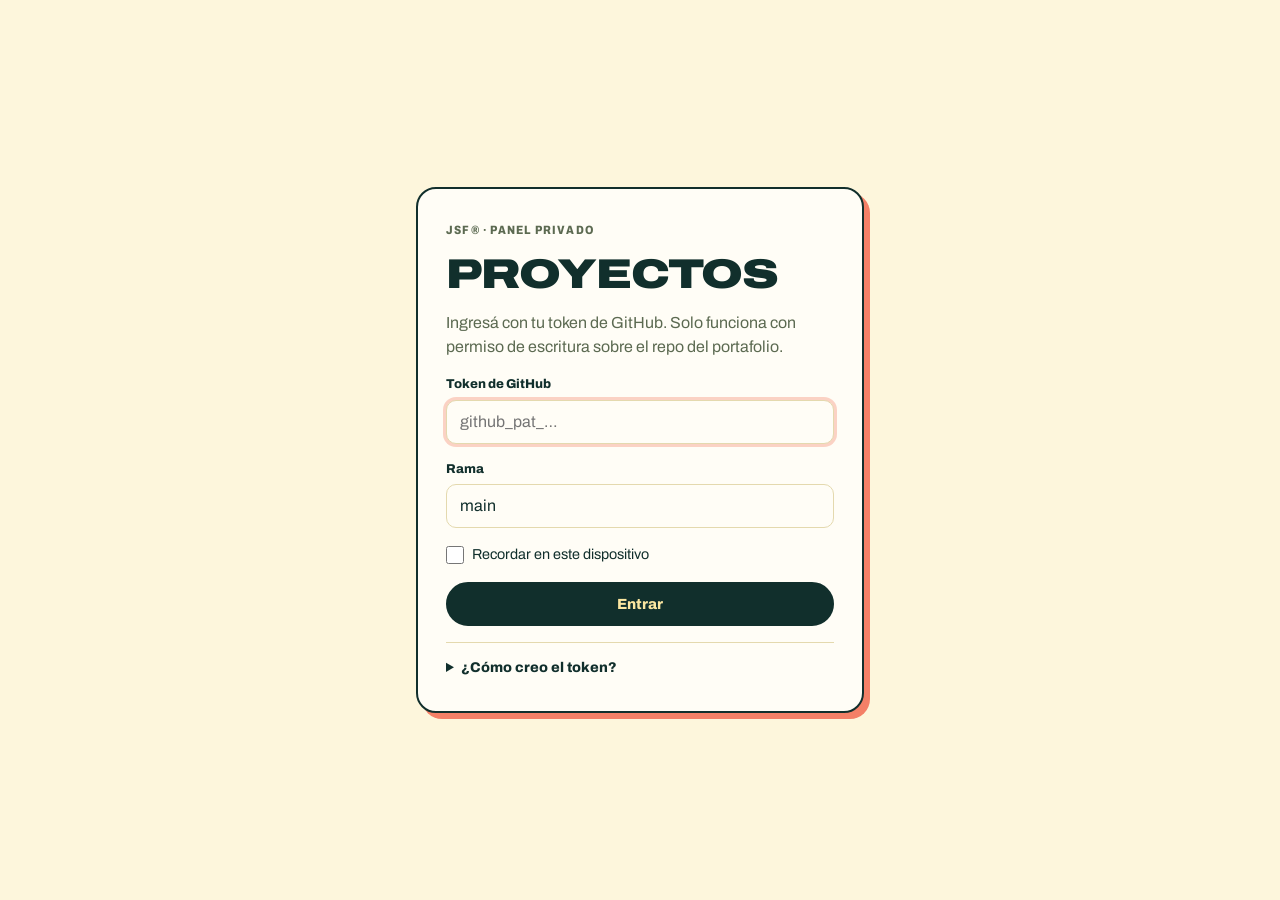
==== panel/index.html @ 5697d756 "Panel privado en /panel para gestionar proyectos - Login con token de GitHub (fine-grained, Contents" ====
<!DOCTYPE html>
<html lang="es">
<head>
  <meta charset="UTF-8">
  <meta name="viewport" content="width=device-width, initial-scale=1.0">
  <meta name="robots" content="noindex, nofollow, noarchive">
  <meta name="referrer" content="no-referrer">
  <title>Panel · JSF®</title>
  <link rel="icon" type="image/png" sizes="32x32" href="/favicon-32.png">
  <link rel="preconnect" href="https://fonts.googleapis.com">
  <link rel="preconnect" href="https://fonts.gstatic.com" crossorigin>
  <link rel="stylesheet" href="https://fonts.googleapis.com/css2?family=Archivo:wdth,wght@62..125,400..900&display=swap">
  <link rel="stylesheet" href="panel.css">
</head>
<body>

  <!-- ════════ LOGIN ════════ -->
  <main class="login" id="login">
    <form class="login__card" id="loginForm" autocomplete="off">
      <p class="eyebrow">JSF® · Panel privado</p>
      <h1 class="login__title">Proyectos</h1>
      <p class="muted">Ingresá con tu token de GitHub. Solo funciona con permiso de escritura sobre el repo del portafolio.</p>

      <label class="field">
        <span class="field__label">Token de GitHub</span>
        <input id="tokenInput" type="password" required spellcheck="false" placeholder="github_pat_…" autocomplete="off">
      </label>
      <label class="field">
        <span class="field__label">Rama</span>
        <input id="branchInput" type="text" required spellcheck="false" value="main">
      </label>
      <label class="check">
        <input id="rememberInput" type="checkbox">
        <span>Recordar en este dispositivo</span>
      </label>

      <p class="error" id="loginError" role="alert" hidden></p>
      <button class="btn btn--primary" type="submit" id="loginBtn">Entrar</button>

      <details class="help">
        <summary>¿Cómo creo el token?</summary>
        <ol>
          <li>En GitHub: <b>Settings → Developer settings → Personal access tokens → Fine-grained tokens → Generate new token</b>.</li>
          <li><b>Repository access:</b> “Only select repositories” → <b>Portafolio-V2</b>.</li>
          <li><b>Permissions → Repository permissions → Contents:</b> “Read and write”. Nada más.</li>
          <li>Copiá el token y pegalo acá. Si lo perdés o se filtra, lo borrás en GitHub y creás otro.</li>
        </ol>
      </details>
    </form>
  </main>

  <!-- ════════ APP ════════ -->
  <div class="app" id="app" hidden>
    <header class="top">
      <div class="top__brand">
        <span class="top__logo">JSF<sup>®</sup></span>
        <span class="top__ctx" id="repoCtx"></span>
      </div>
      <div class="top__actions">
        <a class="btn btn--ghost btn--sm" href="/" target="_blank" rel="noopener">Ver sitio ↗</a>
        <button class="btn btn--ghost btn--sm" type="button" id="logoutBtn">Salir</button>
      </div>
    </header>

    <div class="layout">
      <aside class="side" aria-label="Lista de proyectos">
        <div class="side__head">
          <h2 class="side__title">Proyectos</h2>
          <button class="btn btn--primary btn--sm" type="button" id="newBtn">+ Nuevo</button>
        </div>
        <h3 class="group__title">Destacados <span class="count" id="countFeat"></span></h3>
        <ol class="plist" id="listFeat"></ol>
        <h3 class="group__title">Más proyectos <span class="count" id="countRest"></span></h3>
        <ol class="plist" id="listRest"></ol>
        <p class="side__hint">El orden de la lista es el orden en la página. Los destacados van arriba; el resto, en “Más proyectos”.</p>
      </aside>

      <section class="editor" id="editor" aria-label="Editar proyecto">
        <div class="empty" id="emptyState">
          <p>Elegí un proyecto de la lista o creá uno nuevo.</p>
        </div>

        <form class="form" id="form" hidden novalidate>
          <div class="form__head">
            <h2 class="form__title" id="formTitle">Proyecto</h2>
            <label class="switch">
              <input type="checkbox" name="featured">
              <span class="switch__ui" aria-hidden="true"></span>
              <span>Destacado</span>
            </label>
          </div>

          <fieldset class="block">
            <legend>Básico</legend>
            <div class="grid2">
              <label class="field"><span class="field__label">Nombre</span><input name="name.es" required></label>
              <label class="field"><span class="field__label">Nombre (EN) <em>opcional</em></span><input name="name.en"></label>
            </div>
            <div class="grid3">
              <label class="field"><span class="field__label">ID (para las imágenes)</span><input name="id" required spellcheck="false" pattern="[a-z0-9][a-z0-9-]*"></label>
              <label class="field"><span class="field__label">Tipo de web</span><select name="type" required></select></label>
              <label class="field"><span class="field__label">Origen</span><select name="origin" required></select></label>
            </div>
            <div class="field">
              <span class="field__label">Enfoque</span>
              <div class="chips" id="focusChips"></div>
            </div>
            <div class="grid2">
              <label class="field"><span class="field__label">Link en vivo</span><input name="live" type="url" required placeholder="https://…"></label>
              <label class="field"><span class="field__label">Link al código <em>opcional</em></span><input name="code" type="url" placeholder="https://github.com/…"></label>
            </div>
            <label class="field"><span class="field__label">Stack <em>separado por comas</em></span><input name="stack" placeholder="React, Vite, Supabase, Vercel"></label>
          </fieldset>

          <fieldset class="block">
            <legend>Capturas</legend>
            <p class="muted small">Desktop: captura de 1440×900 (ideal a 2x, 2880×1800). Mobile: 390×844 (ideal a 3x, 1170×2532). Se recortan desde arriba y se generan solas todas las versiones en WebP.</p>
            <div class="shots">
              <div class="shot">
                <span class="field__label">Desktop</span>
                <div class="shot__frame shot__frame--d"><img alt="" id="prevD" hidden><span class="shot__none" id="noneD">Sin captura</span></div>
                <label class="btn btn--ghost btn--sm file">Subir desktop<input type="file" accept="image/*" id="fileD"></label>
                <p class="small" id="infoD"></p>
              </div>
              <div class="shot">
                <span class="field__label">Mobile</span>
                <div class="shot__frame shot__frame--m"><img alt="" id="prevM" hidden><span class="shot__none" id="noneM">Sin captura</span></div>
                <label class="btn btn--ghost btn--sm file">Subir mobile<input type="file" accept="image/*" id="fileM"></label>
                <p class="small" id="infoM"></p>
              </div>
            </div>
          </fieldset>

          <fieldset class="block">
            <legend>Contenido</legend>
            <label class="field"><span class="field__label">Contexto</span><textarea name="context.es" rows="4" required></textarea></label>
            <label class="field"><span class="field__label">Contexto (EN) <em>opcional</em></span><textarea name="context.en" rows="3"></textarea></label>
            <div class="grid2">
              <label class="field"><span class="field__label">Qué resolví <em>uno por línea</em></span><textarea name="solved.es" rows="5" required></textarea></label>
              <label class="field"><span class="field__label">Qué resolví (EN) <em>opcional</em></span><textarea name="solved.en" rows="5"></textarea></label>
            </div>
            <div class="grid2">
              <label class="field"><span class="field__label">Bajada <em>ej.: Cliente recurrente · Evolución</em></span><input name="kicker.es"></label>
              <label class="field"><span class="field__label">Bajada (EN)</span><input name="kicker.en"></label>
            </div>
            <div class="grid2">
              <label class="field"><span class="field__label">Nota destacada <em>opcional</em></span><textarea name="note.es" rows="2"></textarea></label>
              <label class="field"><span class="field__label">Nota (EN)</span><textarea name="note.en" rows="2"></textarea></label>
            </div>
          </fieldset>

          <fieldset class="block" id="featBlock">
            <legend>Solo para destacados</legend>
            <div class="grid2">
              <label class="field"><span class="field__label">Etiqueta <em>ej.: Rediseño 2.0</em></span><input name="badge.es"></label>
              <label class="field"><span class="field__label">Etiqueta (EN)</span><input name="badge.en"></label>
            </div>
            <div class="field">
              <span class="field__label">Color del bloque</span>
              <div class="swatches">
                <label class="swatch"><input type="radio" name="accent" value="coral"><span style="background:#F48067"></span>Coral</label>
                <label class="swatch"><input type="radio" name="accent" value="sage"><span style="background:#D1C58B"></span>Salvia</label>
                <label class="swatch"><input type="radio" name="accent" value="peach"><span style="background:#F8B384"></span>Durazno</label>
              </div>
            </div>
          </fieldset>

          <fieldset class="block">
            <legend>Accesibilidad</legend>
            <div class="grid2">
              <label class="field"><span class="field__label">Describe la captura como… <em>“Captura desktop de …”</em></span><input name="alt.es" placeholder="el sitio Grupo CESPAD"></label>
              <label class="field"><span class="field__label">(EN)</span><input name="alt.en" placeholder="the Grupo CESPAD website"></label>
            </div>
          </fieldset>

          <div class="danger">
            <button class="btn btn--danger btn--sm" type="button" id="deleteBtn">Borrar proyecto</button>
          </div>
        </form>
      </section>
    </div>

    <footer class="bar">
      <p class="bar__status" id="status" role="status" aria-live="polite">Sin cambios</p>
      <div class="bar__actions">
        <button class="btn btn--ghost" type="button" id="discardBtn" disabled>Descartar</button>
        <button class="btn btn--primary" type="button" id="saveBtn" disabled>Guardar y publicar</button>
      </div>
    </footer>
  </div>

  <script type="module" src="panel.js"></script>
</body>
</html>
---- panel/panel.css ----
/* Panel privado · estilo claro y minimalista con la paleta Wada Nº 166 */
:root {
  --naples: #FBE6A0;
  --coral: #F48067;
  --slate: #112F2C;
  --sage: #D1C58B;
  --peach: #F8B384;
  --bg: #FDF6DC;
  --surface: #FFFDF6;
  --line: #E4D9AE;
  --muted: #5C6A51;
  --danger: #A3341F;
  --r: 12px;
  --font: "Archivo", "Helvetica Neue", Arial, sans-serif;
}
*, *::before, *::after { box-sizing: border-box; margin: 0; padding: 0; }
body { font-family: var(--font); background: var(--bg); color: var(--slate); line-height: 1.5; -webkit-font-smoothing: antialiased; }
[hidden] { display: none !important; }
button, input, select, textarea { font: inherit; color: inherit; }
:focus-visible { outline: 3px solid var(--coral); outline-offset: 2px; }
ol, ul { list-style: none; }
.muted { color: var(--muted); }
.small { font-size: 0.85rem; }
.eyebrow { font-size: 0.75rem; font-weight: 800; font-stretch: 85%; letter-spacing: 0.1em; text-transform: uppercase; color: var(--muted); }

/* Botones */
.btn {
  display: inline-flex; align-items: center; justify-content: center; gap: 0.4em;
  min-height: 2.75rem; padding: 0 1.15rem; border-radius: 999px;
  border: 2px solid var(--slate); background: transparent; color: var(--slate);
  font-weight: 800; font-size: 0.92rem; text-decoration: none; cursor: pointer; white-space: nowrap;
  transition: background-color .2s, color .2s, opacity .2s;
}
.btn--sm { min-height: 2.4rem; padding: 0 0.95rem; font-size: 0.85rem; }
.btn--primary { background: var(--slate); color: var(--naples); }
.btn--primary:hover { background: #18403B; }
.btn--ghost:hover { background: var(--naples); }
.btn--danger { border-color: var(--danger); color: var(--danger); }
.btn--danger:hover, .btn--danger.is-armed { background: var(--danger); color: #fff; }
.btn:disabled { opacity: 0.4; cursor: not-allowed; }

/* Campos */
.field { display: flex; flex-direction: column; gap: 0.35rem; min-width: 0; }
.field__label { font-size: 0.8rem; font-weight: 800; }
.field__label em { font-style: normal; font-weight: 500; color: var(--muted); }
input:not([type=checkbox]):not([type=radio]):not([type=file]), select, textarea {
  width: 100%; min-height: 2.75rem; padding: 0.55rem 0.8rem;
  border: 1.5px solid var(--line); border-radius: 10px; background: var(--surface);
  transition: border-color .2s;
}
textarea { resize: vertical; line-height: 1.45; }
input:hover, select:hover, textarea:hover { border-color: #CDBF86; }
input:focus, select:focus, textarea:focus { border-color: var(--slate); outline: none; box-shadow: 0 0 0 3px rgba(244,128,103,.35); }
input[readonly] { background: var(--bg); color: var(--muted); }
.is-invalid { border-color: var(--danger) !important; }
.check { display: flex; align-items: center; gap: 0.5rem; font-size: 0.9rem; cursor: pointer; }
.check input { width: 1.1rem; height: 1.1rem; accent-color: var(--slate); }
.error { background: #FBE0D8; color: var(--danger); border-radius: 10px; padding: 0.7rem 0.9rem; font-size: 0.9rem; white-space: pre-line; }

/* Login */
.login { min-height: 100vh; display: grid; grid-template-columns: minmax(0, 1fr); place-items: center; padding: 1.5rem 1rem; }
.login__card {
  width: min(100%, 28rem); display: flex; flex-direction: column; gap: 1rem;
  background: var(--surface); border: 2px solid var(--slate); border-radius: 20px;
  padding: 2rem 1.75rem; box-shadow: 6px 6px 0 var(--coral);
}
.login__title { font-size: clamp(2rem, 9vw, 2.6rem); font-weight: 900; font-stretch: 125%; text-transform: uppercase; letter-spacing: -0.03em; line-height: 0.95; }
.help { font-size: 0.88rem; border-top: 1.5px solid var(--line); padding-top: 0.9rem; }
.help summary { cursor: pointer; font-weight: 800; }
.help ol { list-style: decimal; padding-left: 1.2rem; margin-top: 0.6rem; display: grid; gap: 0.45rem; }

/* App */
.app { min-height: 100vh; padding-bottom: 5.5rem; }
.top {
  position: sticky; top: 0; z-index: 10;
  display: flex; justify-content: space-between; align-items: center; gap: 1rem;
  padding: 0.75rem clamp(1rem, 3vw, 2rem);
  background: rgba(253, 246, 220, 0.9); backdrop-filter: blur(10px);
  border-bottom: 1.5px solid var(--line);
}
.top__brand { display: flex; align-items: baseline; gap: 0.9rem; min-width: 0; }
.top__logo { font-weight: 900; font-stretch: 125%; font-size: 1.2rem; }
.top__logo sup { font-size: .55em; }
.top__ctx { font-size: 0.8rem; color: var(--muted); white-space: nowrap; overflow: hidden; text-overflow: ellipsis; }
.top__actions { display: flex; gap: 0.5rem; }

.layout {
  display: grid; grid-template-columns: minmax(16rem, 22rem) minmax(0, 1fr);
  gap: clamp(1rem, 3vw, 2rem); align-items: start;
  padding: clamp(1rem, 3vw, 2rem); max-width: 90rem; margin-inline: auto;
}
.side { position: sticky; top: 4.75rem; display: flex; flex-direction: column; gap: 0.6rem; }
.side__head { display: flex; justify-content: space-between; align-items: center; margin-bottom: 0.4rem; }
.side__title { font-size: 1.5rem; font-weight: 900; font-stretch: 115%; text-transform: uppercase; }
.group__title { font-size: 0.75rem; font-weight: 800; letter-spacing: .08em; text-transform: uppercase; color: var(--muted); margin-top: 0.6rem; }
.count { font-variant-numeric: tabular-nums; }
.side__hint { font-size: 0.8rem; color: var(--muted); margin-top: 0.5rem; }

.plist { display: flex; flex-direction: column; gap: 0.4rem; }
.pitem {
  display: grid; grid-template-columns: 2.75rem minmax(0, 1fr) auto; align-items: center; gap: 0.6rem;
  padding: 0.4rem 0.4rem 0.4rem 0.4rem; border-radius: var(--r);
  background: var(--surface); border: 1.5px solid var(--line);
}
.pitem.is-active { border-color: var(--slate); box-shadow: 3px 3px 0 var(--coral); }
.pitem__thumb { width: 2.75rem; height: 2.75rem; border-radius: 8px; object-fit: cover; object-position: top; background: var(--slate); }
.pitem__main { all: unset; cursor: pointer; display: flex; flex-direction: column; min-width: 0; padding: 0.2rem 0; }
.pitem__main:focus-visible { outline: 3px solid var(--coral); outline-offset: 2px; border-radius: 6px; }
.pitem__name { font-weight: 800; font-size: 0.95rem; white-space: nowrap; overflow: hidden; text-overflow: ellipsis; }
.pitem__meta { font-size: 0.75rem; color: var(--muted); white-space: nowrap; overflow: hidden; text-overflow: ellipsis; }
.pitem__dirty { color: var(--coral); font-weight: 900; }
.pitem__moves { display: flex; gap: 0.2rem; }
.move {
  width: 2.2rem; height: 2.2rem; border-radius: 8px; border: 1.5px solid var(--line); background: var(--bg);
  cursor: pointer; font-weight: 900; line-height: 1;
}
.move:hover:not(:disabled) { border-color: var(--slate); }
.move:disabled { opacity: .3; cursor: default; }
.plist:empty::after { content: "Ninguno"; font-size: .85rem; color: var(--muted); padding: .4rem .2rem; }

/* Editor */
.editor { min-width: 0; scroll-margin-top: 4.5rem; }
.empty { border: 2px dashed var(--line); border-radius: 20px; padding: 3rem 1.5rem; text-align: center; color: var(--muted); }
.form { display: flex; flex-direction: column; gap: 1.25rem; }
.form__head { display: flex; justify-content: space-between; align-items: center; gap: 1rem; flex-wrap: wrap; }
.form__title { font-size: clamp(1.6rem, 3vw, 2.4rem); font-weight: 900; letter-spacing: -0.03em; line-height: 1; }
.block {
  border: 1.5px solid var(--line); border-radius: 18px; background: var(--surface);
  padding: 1.1rem 1.2rem 1.3rem; display: flex; flex-direction: column; gap: 1rem; min-width: 0;
}
.block legend { font-size: 0.75rem; font-weight: 800; letter-spacing: .08em; text-transform: uppercase; color: var(--muted); padding: 0 .4rem; }
.grid2 { display: grid; grid-template-columns: repeat(2, minmax(0, 1fr)); gap: 0.9rem; }
.grid3 { display: grid; grid-template-columns: repeat(3, minmax(0, 1fr)); gap: 0.9rem; }

.chips { display: flex; flex-wrap: wrap; gap: 0.4rem; }
.chip { position: relative; cursor: pointer; }
.chip input { position: absolute; opacity: 0; inset: 0; cursor: pointer; }
.chip span {
  display: inline-flex; align-items: center; min-height: 2.4rem; padding: 0 0.9rem; border-radius: 999px;
  border: 1.5px dashed #B9AE7A; font-size: 0.85rem; font-weight: 700;
}
.chip input:checked + span { background: var(--sage); border: 1.5px solid var(--slate); }
.chip input:focus-visible + span { outline: 3px solid var(--coral); outline-offset: 2px; }

.switch { display: inline-flex; align-items: center; gap: 0.6rem; font-weight: 800; cursor: pointer; position: relative; }
.switch input { position: absolute; opacity: 0; width: 1px; height: 1px; }
.switch__ui { width: 3rem; height: 1.7rem; border-radius: 999px; background: var(--line); position: relative; transition: background .2s; }
.switch__ui::after { content: ""; position: absolute; top: .2rem; left: .2rem; width: 1.3rem; height: 1.3rem; border-radius: 50%; background: #fff; box-shadow: 0 1px 2px rgba(0,0,0,.25); transition: translate .2s; }
.switch input:checked + .switch__ui { background: var(--coral); }
.switch input:checked + .switch__ui::after { translate: 1.3rem 0; }
.switch input:focus-visible + .switch__ui { outline: 3px solid var(--slate); outline-offset: 2px; }

.swatches { display: flex; flex-wrap: wrap; gap: 0.6rem; }
.swatch { display: inline-flex; align-items: center; gap: 0.45rem; font-size: 0.9rem; font-weight: 700; cursor: pointer; padding: 0.3rem 0.7rem 0.3rem 0.35rem; border-radius: 999px; border: 1.5px solid var(--line); }
.swatch span { width: 1.6rem; height: 1.6rem; border-radius: 50%; border: 1.5px solid var(--slate); }
.swatch input { position: absolute; opacity: 0; width: 1px; height: 1px; }
.swatch:has(input:checked) { border-color: var(--slate); background: var(--naples); }
.swatch:has(input:focus-visible) { outline: 3px solid var(--coral); outline-offset: 2px; }

.shots { display: grid; grid-template-columns: minmax(0, 2.2fr) minmax(0, 1fr); gap: 1.2rem; align-items: start; }
.shot { display: flex; flex-direction: column; gap: 0.5rem; min-width: 0; }
.shot__frame { position: relative; border-radius: 12px; overflow: hidden; background: var(--slate); border: 1.5px solid var(--slate); display: grid; place-items: center; }
.shot__frame--d { aspect-ratio: 16 / 10; }
.shot__frame--m { aspect-ratio: 390 / 844; max-height: 20rem; }
.shot__frame img { width: 100%; height: 100%; object-fit: cover; object-position: top; }
.shot__none { color: var(--naples); font-size: .85rem; opacity: .8; }
.file { position: relative; overflow: hidden; align-self: flex-start; }
.file input { position: absolute; inset: 0; opacity: 0; cursor: pointer; }
.file:focus-within { outline: 3px solid var(--coral); outline-offset: 2px; }
.warn { color: var(--danger); }

.danger { display: flex; justify-content: flex-end; padding-top: .5rem; }

/* Barra inferior */
.bar {
  position: fixed; left: 0; right: 0; bottom: 0; z-index: 20;
  display: flex; justify-content: space-between; align-items: center; gap: 1rem; flex-wrap: wrap;
  padding: 0.8rem clamp(1rem, 3vw, 2rem) max(0.8rem, env(safe-area-inset-bottom));
  background: var(--surface); border-top: 2px solid var(--slate);
}
.bar__status { font-size: 0.9rem; font-weight: 700; min-width: 0; }
.bar__status a { color: inherit; }
.bar__status.is-error { color: var(--danger); white-space: pre-line; }
.bar__status.is-ok { color: #2D6A3E; }
.bar__actions { display: flex; gap: 0.5rem; margin-left: auto; }

@media (max-width: 960px) {
  .layout { grid-template-columns: minmax(0, 1fr); }
  .side { position: static; }
}
@media (max-width: 640px) {
  .grid2, .grid3 { grid-template-columns: minmax(0, 1fr); }
  .shots { grid-template-columns: minmax(0, 1fr); }
  .shot__frame--m { max-height: none; width: min(100%, 14rem); }
  .top__ctx { display: none; }
  .bar__actions { width: 100%; }
  .bar__actions .btn { flex: 1; }
}
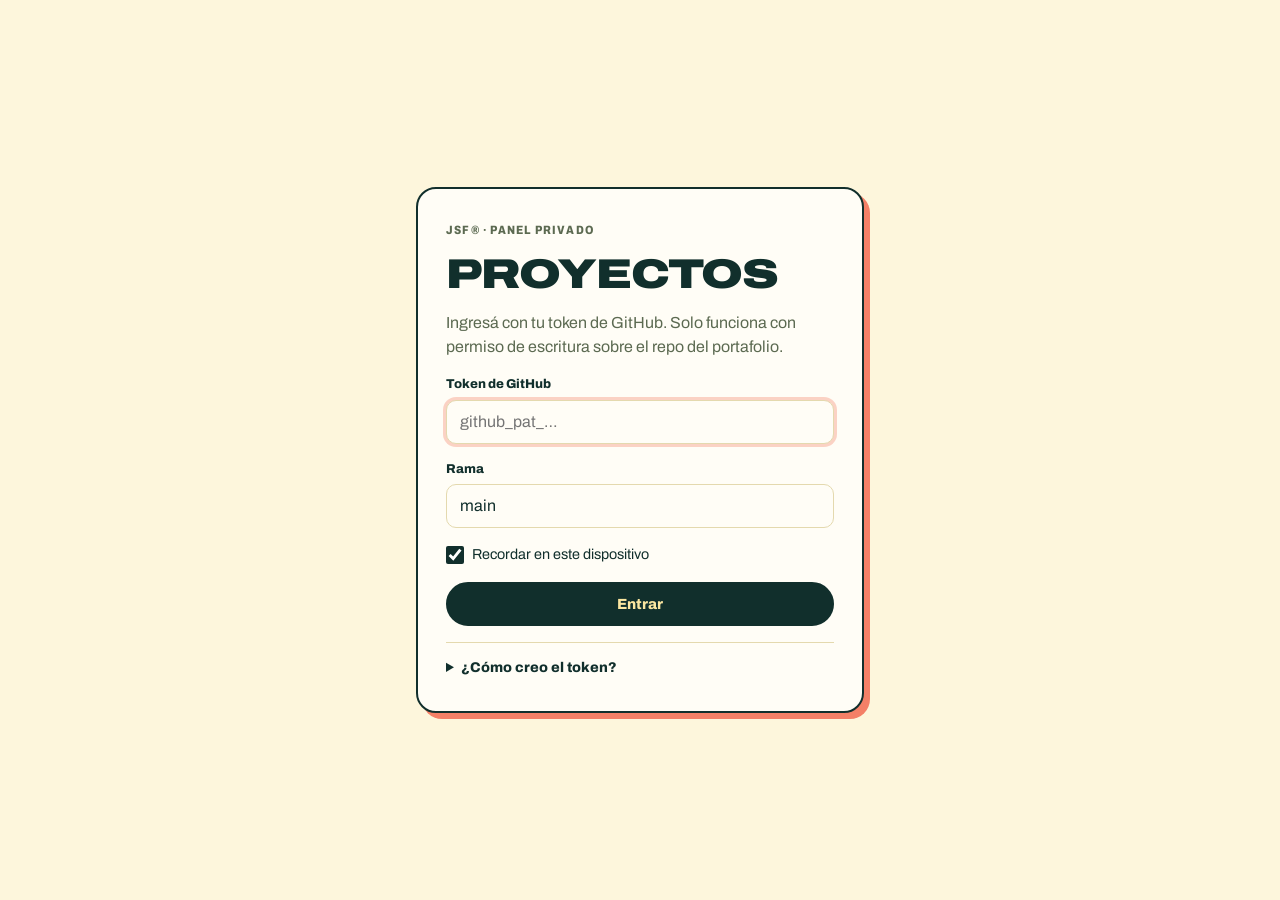
==== commit 35a0fc4e: "Casa 3D lee los proyectos del panel: campos de objeto/estado/color y CORS en /data - projects.json: " ====
--- a/panel/index.html
+++ b/panel/index.html
@@ -10,7 +10,7 @@
   <link rel="preconnect" href="https://fonts.googleapis.com">
   <link rel="preconnect" href="https://fonts.gstatic.com" crossorigin>
   <link rel="stylesheet" href="https://fonts.googleapis.com/css2?family=Archivo:wdth,wght@62..125,400..900&display=swap">
-  <link rel="stylesheet" href="panel.css">
+  <link rel="stylesheet" href="/panel/panel.css">
 </head>
 <body>
 
@@ -166,6 +166,32 @@
           </fieldset>
 
           <fieldset class="block">
+            <legend>En la casa 3D</legend>
+            <p class="muted small">La <a href="https://casa-3d-sebas.vercel.app/" target="_blank" rel="noopener">casa 3D</a> lee estos mismos proyectos. Esto solo cambia cómo se ve allá.</p>
+            <div class="grid3">
+              <label class="field"><span class="field__label">Objeto</span>
+                <select name="casa.prop">
+                  <option value="box">Caja ✳</option>
+                  <option value="racket">Paleta de pádel</option>
+                  <option value="perfume">Perfumes</option>
+                  <option value="mic">Micrófono</option>
+                  <option value="court">Cancha</option>
+                  <option value="coffee">Taza de café</option>
+                  <option value="vinyl">Tocadiscos</option>
+                </select>
+              </label>
+              <label class="field"><span class="field__label">Estado</span>
+                <select name="casa.status">
+                  <option value="live">Live</option>
+                  <option value="wip">En curso</option>
+                  <option value="pending">Pendiente</option>
+                </select>
+              </label>
+              <label class="field"><span class="field__label">Color</span><input name="casa.color" type="color" value="#F48067"></label>
+            </div>
+          </fieldset>
+
+          <fieldset class="block">
             <legend>Accesibilidad</legend>
             <div class="grid2">
               <label class="field"><span class="field__label">Describe la captura como… <em>“Captura desktop de …”</em></span><input name="alt.es" placeholder="el sitio Grupo CESPAD"></label>
@@ -189,6 +215,6 @@
     </footer>
   </div>
 
-  <script type="module" src="panel.js"></script>
+  <script type="module" src="/panel/panel.js"></script>
 </body>
 </html>
--- a/panel/panel.css
+++ b/panel/panel.css
@@ -196,3 +196,4 @@
   .bar__actions { width: 100%; }
   .bar__actions .btn { flex: 1; }
 }
+.block a { color: inherit; font-weight: 700; text-underline-offset: 2px; }
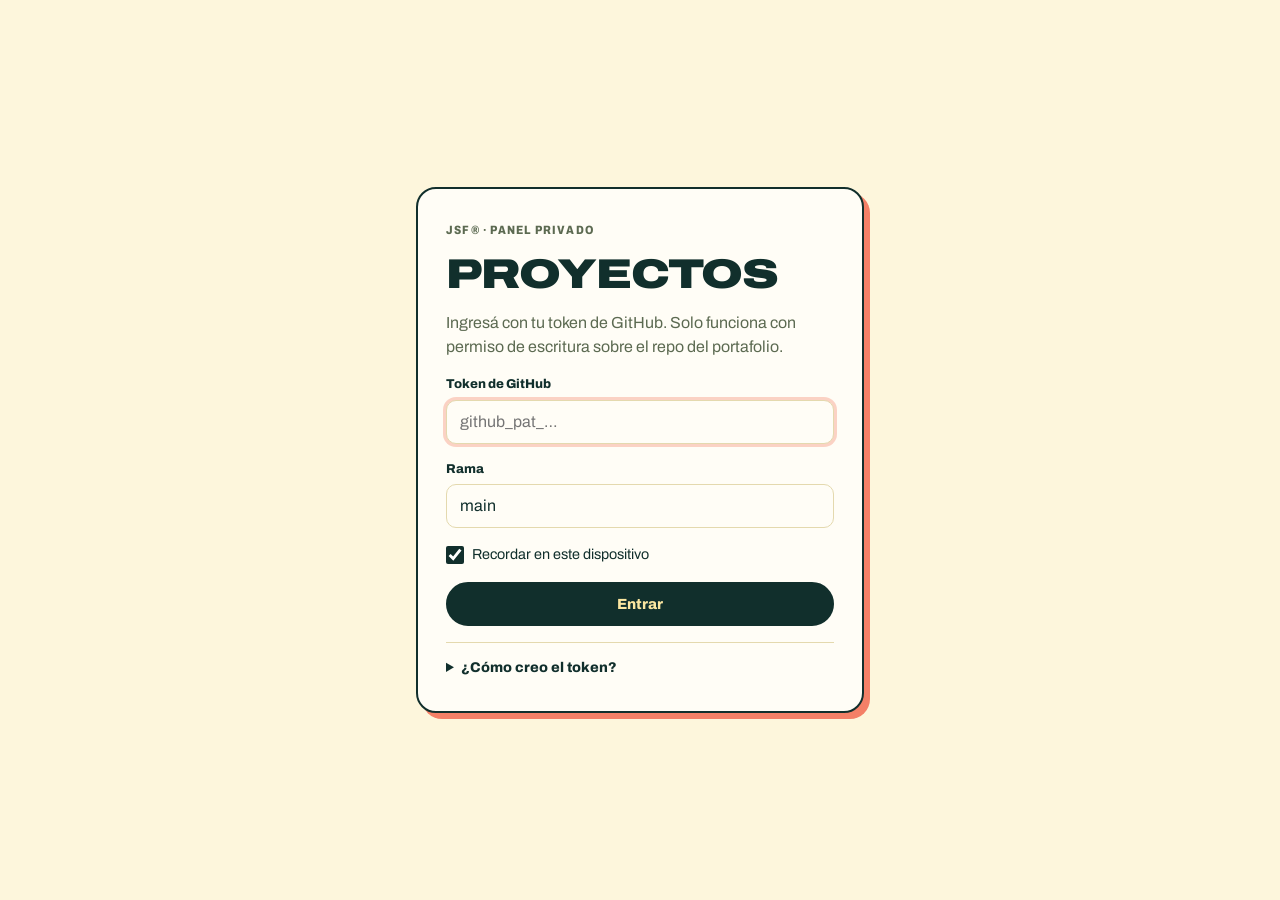
==== commit 1a5fe8e7: "Fuente Archivo servida desde el propio dominio (sin bloquear el primer pintado) - Se saca la hoja de" ====
--- a/panel/index.html
+++ b/panel/index.html
@@ -7,9 +7,7 @@
   <meta name="referrer" content="no-referrer">
   <title>Panel · JSF®</title>
   <link rel="icon" type="image/png" sizes="32x32" href="/favicon-32.png">
-  <link rel="preconnect" href="https://fonts.googleapis.com">
-  <link rel="preconnect" href="https://fonts.gstatic.com" crossorigin>
-  <link rel="stylesheet" href="https://fonts.googleapis.com/css2?family=Archivo:wdth,wght@62..125,400..900&display=swap">
+  <link rel="preload" href="/fonts/archivo-var.woff2" as="font" type="font/woff2" crossorigin>
   <link rel="stylesheet" href="/panel/panel.css">
 </head>
 <body>
--- a/panel/panel.css
+++ b/panel/panel.css
@@ -1,4 +1,20 @@
 /* Panel privado · estilo claro y minimalista con la paleta Wada Nº 166 */
+/* Archivo (Omnibus-Type, OFL) variable: peso 400–900 y ancho 75–125 %.
+   Recortada a latín básico + Latin-1 (español e inglés). Otros caracteres latinos caen en
+   archivo-ext.woff2, que solo se descarga si aparece alguno. */
+@font-face {
+  font-family: "Archivo";
+  src: url("/fonts/archivo-var.woff2") format("woff2");
+  font-weight: 400 900; font-stretch: 75% 125%; font-style: normal; font-display: swap;
+  unicode-range: U+0000-00FF, U+2013-2014, U+2018-201E, U+2022, U+2026, U+2032, U+2039-203A, U+20AC, U+2122, U+2191, U+2193;
+}
+@font-face {
+  font-family: "Archivo";
+  src: url("/fonts/archivo-ext.woff2") format("woff2");
+  font-weight: 400 900; font-stretch: 62% 125%; font-style: normal; font-display: swap;
+  unicode-range: U+0100-02BA, U+02BD-02C5, U+02C7-02CC, U+02CE-02D7, U+02DD-02FF, U+1E00-1E9F, U+1EF2-1EFF, U+2020, U+20A0-20AB, U+20AD-20C0, U+2113, U+2C60-2C7F, U+A720-A7FF;
+}
+
 :root {
   --naples: #FBE6A0;
   --coral: #F48067;
